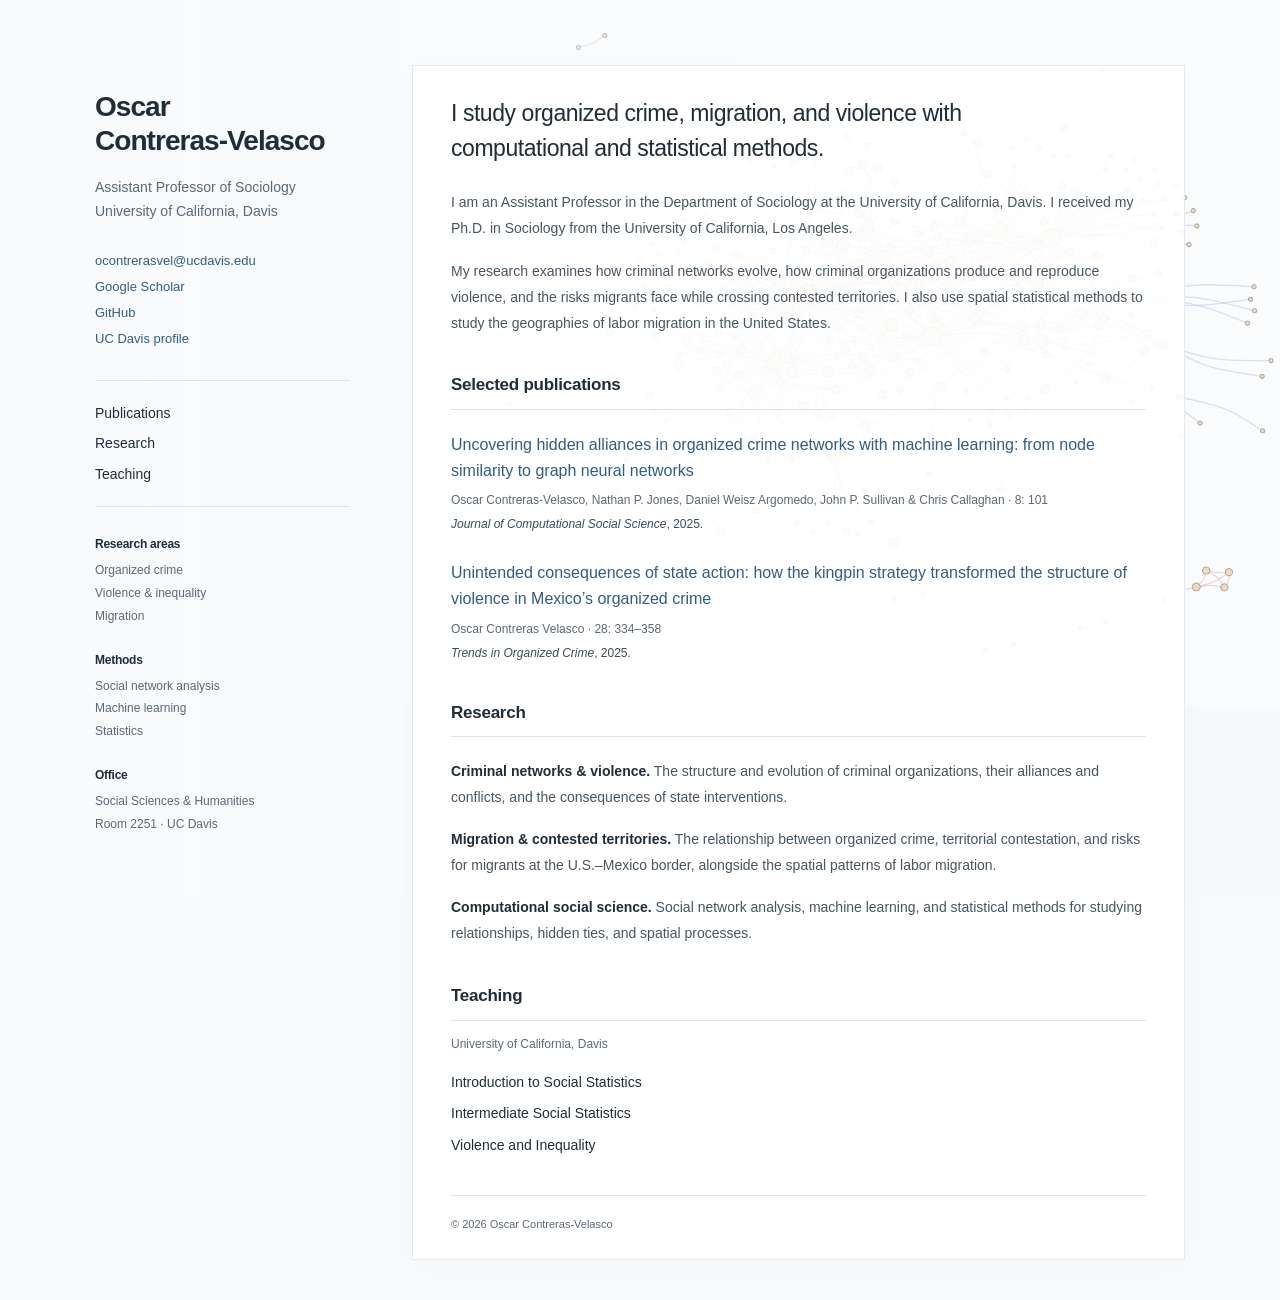
==== index.html @ 148c4e43 "Add files via upload" ====
<!doctype html>
<html lang="en">
<head>
  <meta charset="utf-8">
  <meta name="viewport" content="width=device-width,initial-scale=1">
  <meta name="description" content="Oscar Contreras-Velasco, Assistant Professor of Sociology at UC Davis. Research on organized crime, migration, and violence with computational and statistical methods.">
  <meta name="theme-color" content="#ffffff">
  <title>Oscar Contreras-Velasco | UC Davis</title>
  <style>
    :root{color-scheme:light;--ink:#202c38;--muted:#5c6874;--blue:#315d83;--line:#dce3e9}
    *{box-sizing:border-box}
    html{scroll-padding-top:30px}
    body{margin:0;background:#f8fafc;color:var(--ink);font:16px/1.75 -apple-system,BlinkMacSystemFont,"Segoe UI",Arial,sans-serif;-webkit-font-smoothing:antialiased}
    .network-background{position:fixed;inset:0;z-index:-1;pointer-events:none;opacity:.55;overflow:hidden}
    .network-background::before{content:"";position:absolute;right:-240px;top:-100px;width:1120px;aspect-ratio:1760/1407;background:url("[data-uri]") center/100% 100% no-repeat;clip-path:inset(0 0 10% 0)}
    .network-background::after{content:"";position:absolute;inset:0;background:linear-gradient(90deg,#f8fafc 8%,rgba(248,250,252,.35) 65%)}
    a{color:var(--blue);text-decoration:none;text-underline-offset:4px;text-decoration-thickness:1px}
    a:hover{text-decoration:underline}
    a:focus-visible{outline:2px solid var(--blue);outline-offset:5px}
    p{margin:0 0 17px}
    .skip{position:absolute;left:20px;top:-100px;padding:8px 12px;background:white}
    .skip:focus{top:10px}
    .page{display:grid;grid-template-columns:255px minmax(0,1fr);gap:62px;max-width:1170px;margin:0 auto;padding:65px 40px 40px;align-items:start}
    .identity{position:sticky;top:42px;padding-top:25px}
    h1{font-size:28px;font-weight:600;line-height:1.2;letter-spacing:-.95px;margin:0 0 19px}
    h1 span{display:block}
    .position{font-size:14px;line-height:1.7;margin-bottom:24px;color:var(--muted)}
    .profile-links{list-style:none;margin:0 0 28px;padding:0;font-size:13px;line-height:2}
    nav{display:flex;flex-direction:column;align-items:flex-start;gap:6px;margin:0 0 28px;padding:20px 0;border-top:1px solid var(--line);border-bottom:1px solid var(--line)}
    nav a{color:var(--ink);font-size:14px;font-weight:500}
    nav a:hover{color:var(--blue)}
    .details{font-size:12px;line-height:1.9;color:var(--muted)}
    .details h2{font-size:12px;line-height:1.5;margin:23px 0 6px;color:var(--ink);border:0;padding:0;font-weight:600}
    .details p{margin:0}
    main{min-width:0;background:rgba(255,255,255,.91);padding:30px 38px 25px;border:1px solid rgba(220,227,233,.75);box-shadow:0 5px 30px rgba(30,50,70,.025)}
    .intro .lead{font-size:23px;line-height:1.5;font-weight:450;margin:0 0 25px;letter-spacing:-.45px;max-width:580px}
    .intro p:not(.lead){font-size:14px;line-height:1.85;color:#485561}
    section{margin:0 0 37px}
    h2{font-size:17px;line-height:1.4;font-weight:600;letter-spacing:-.25px;margin:0 0 22px;border-bottom:1px solid var(--line);padding-bottom:12px}
    .publication{margin:0 0 25px}
    .publication:last-child{margin-bottom:0}
    h3{font-size:16px;line-height:1.6;font-weight:500;margin:0 0 7px}
    .publication p{font-size:12px;line-height:1.75;margin:0;color:var(--muted)}
    .publication .journal{color:#3d4b57;margin-top:3px}
    .research-list{padding:0;list-style:none;margin:0;font-size:14px;line-height:1.85;color:#485561}
    .research-list li{margin:0 0 16px}
    .research-list strong{font-weight:550;color:var(--ink)}
    .courses{list-style:none;padding:0;margin:0;font-size:14px}
    .courses li{margin-bottom:7px}
    .institution{font-size:12px;color:var(--muted);margin-top:-9px;margin-bottom:15px}
    footer{font-size:11px;color:var(--muted);padding-top:19px;border-top:1px solid var(--line);margin-top:38px}
    @media(max-width:900px){.page{gap:30px;padding:35px 25px;grid-template-columns:220px minmax(0,1fr)}main{padding:26px}h1{font-size:25px}.intro .lead{font-size:21px}}
    @media(max-width:680px){.page{display:block;padding:28px 20px}.identity{position:static;padding-top:0;margin-bottom:25px}h1{font-size:28px}h1 span{display:inline}h1 span:before{content:' '}.position{margin:0 0 14px}.profile-links{display:flex;flex-wrap:wrap;column-gap:18px;row-gap:3px;margin-bottom:15px}.profile-links .email{flex-basis:100%}nav{flex-direction:row;flex-wrap:wrap;gap:22px;padding:13px 0;margin-bottom:0}.details{display:none}main{padding:25px 22px}.intro .lead{font-size:21px}.intro p:not(.lead){font-size:14px}section{margin-bottom:30px}.network-background{opacity:.35}.network-background::before{width:820px;right:-340px;top:-70px}}
    @media print{.page{display:block;padding:0;max-width:none}.identity{position:static;margin-bottom:24px}.profile-links,nav,.details,.skip,.network-background{display:none}main{border:0;background:white;padding:0;box-shadow:none}h1 span{display:inline}h1 span:before{content:' '}.publication{break-inside:avoid}a{color:inherit}body{font-size:11pt;background:white}}
  </style>
</head>
<body>
  <div class="network-background" aria-hidden="true"></div>
  <a class="skip" href="#main">Skip to content</a>
  <div class="page">
    <aside class="identity" aria-label="Profile and navigation">
      <h1>Oscar <span>Contreras-Velasco</span></h1>
      <p class="position">Assistant Professor of Sociology<br>University of California, Davis</p>
      <ul class="profile-links">
        <li class="email"><a href="mailto:ocontrerasvel@ucdavis.edu">ocontrerasvel@ucdavis.edu</a></li>
        <li><a href="https://scholar.google.com/citations?user=1zvNvUoAAAAJ&amp;hl=en">Google Scholar</a></li>
        <li><a href="https://github.com/Osfer123">GitHub</a></li>
        <li><a href="https://sociology.ucdavis.edu/people/oscar-contreras">UC Davis profile</a></li>
      </ul>
      <nav aria-label="Sections">
        <a href="#publications">Publications</a>
        <a href="#research">Research</a>
        <a href="#teaching">Teaching</a>
      </nav>
      <div class="details">
        <h2>Research areas</h2>
        <p>Organized crime<br>Violence &amp; inequality<br>Migration</p>
        <h2>Methods</h2>
        <p>Social network analysis<br>Machine learning<br>Statistics</p>
        <h2>Office</h2>
        <p>Social Sciences &amp; Humanities<br>Room 2251 · UC Davis</p>
      </div>
    </aside>
    <main id="main">
      <section class="intro" aria-label="Biography">
        <p class="lead">I study organized crime, migration, and violence with computational and statistical methods.</p>
        <p>I am an Assistant Professor in the Department of Sociology at the University of California, Davis. I received my Ph.D. in Sociology from the University of California, Los Angeles.</p><p>My research examines how criminal networks evolve, how criminal organizations produce and reproduce violence, and the risks migrants face while crossing contested territories. I also use spatial statistical methods to study the geographies of labor migration in the United States.</p>
      </section>
      <section id="publications" aria-labelledby="publications-title">
        <h2 id="publications-title">Selected publications</h2>
        <!-- Temporarily hidden; remove the comment markers to show this article again.
<article class="publication"><p class="pub-meta"><span>Social Forces</span><span>2026</span></p><h3><a href="https://doi.org/10.1093/sf/soaf202">When elephants fight, it’s the grass that suffers: organized crime violence and risks for migrants at the U.S.–Mexico border</a></h3><p class="authors">Oscar Contreras-Velasco · 105(1): 321–339</p><a class="read" href="https://doi.org/10.1093/sf/soaf202">Read article ↗</a></article>
        -->
        <article class="publication"><h3><a href="https://doi.org/10.1007/s42001-025-00429-0">Uncovering hidden alliances in organized crime networks with machine learning: from node similarity to graph neural networks</a></h3><p>Oscar Contreras-Velasco, Nathan P. Jones, Daniel Weisz Argomedo, John P. Sullivan &amp; Chris Callaghan · 8: 101</p><p class="journal"><i>Journal of Computational Social Science</i>, 2025.</p></article>
<article class="publication"><h3><a href="https://doi.org/10.1007/s12117-023-09498-x">Unintended consequences of state action: how the kingpin strategy transformed the structure of violence in Mexico’s organized crime</a></h3><p>Oscar Contreras Velasco · 28: 334–358</p><p class="journal"><i>Trends in Organized Crime</i>, 2025.</p></article>
      </section>
      <section id="research" aria-labelledby="research-title">
        <h2 id="research-title">Research</h2>
        <ul class="research-list"><li><strong>Criminal networks &amp; violence.</strong> The structure and evolution of criminal organizations, their alliances and conflicts, and the consequences of state interventions.</li>
<li><strong>Migration &amp; contested territories.</strong> The relationship between organized crime, territorial contestation, and risks for migrants at the U.S.–Mexico border, alongside the spatial patterns of labor migration.</li>
<li><strong>Computational social science.</strong> Social network analysis, machine learning, and statistical methods for studying relationships, hidden ties, and spatial processes.</li></ul>
      </section>
      <section id="teaching" aria-labelledby="teaching-title">
        <h2 id="teaching-title">Teaching</h2>
        <p class="institution">University of California, Davis</p>
        <ul class="courses"><li>Introduction to Social Statistics</li><li>Intermediate Social Statistics</li><li>Violence and Inequality</li></ul>
      </section>
      <footer>© 2026 Oscar Contreras-Velasco</footer>
    </main>
  </div>
</body>
</html>
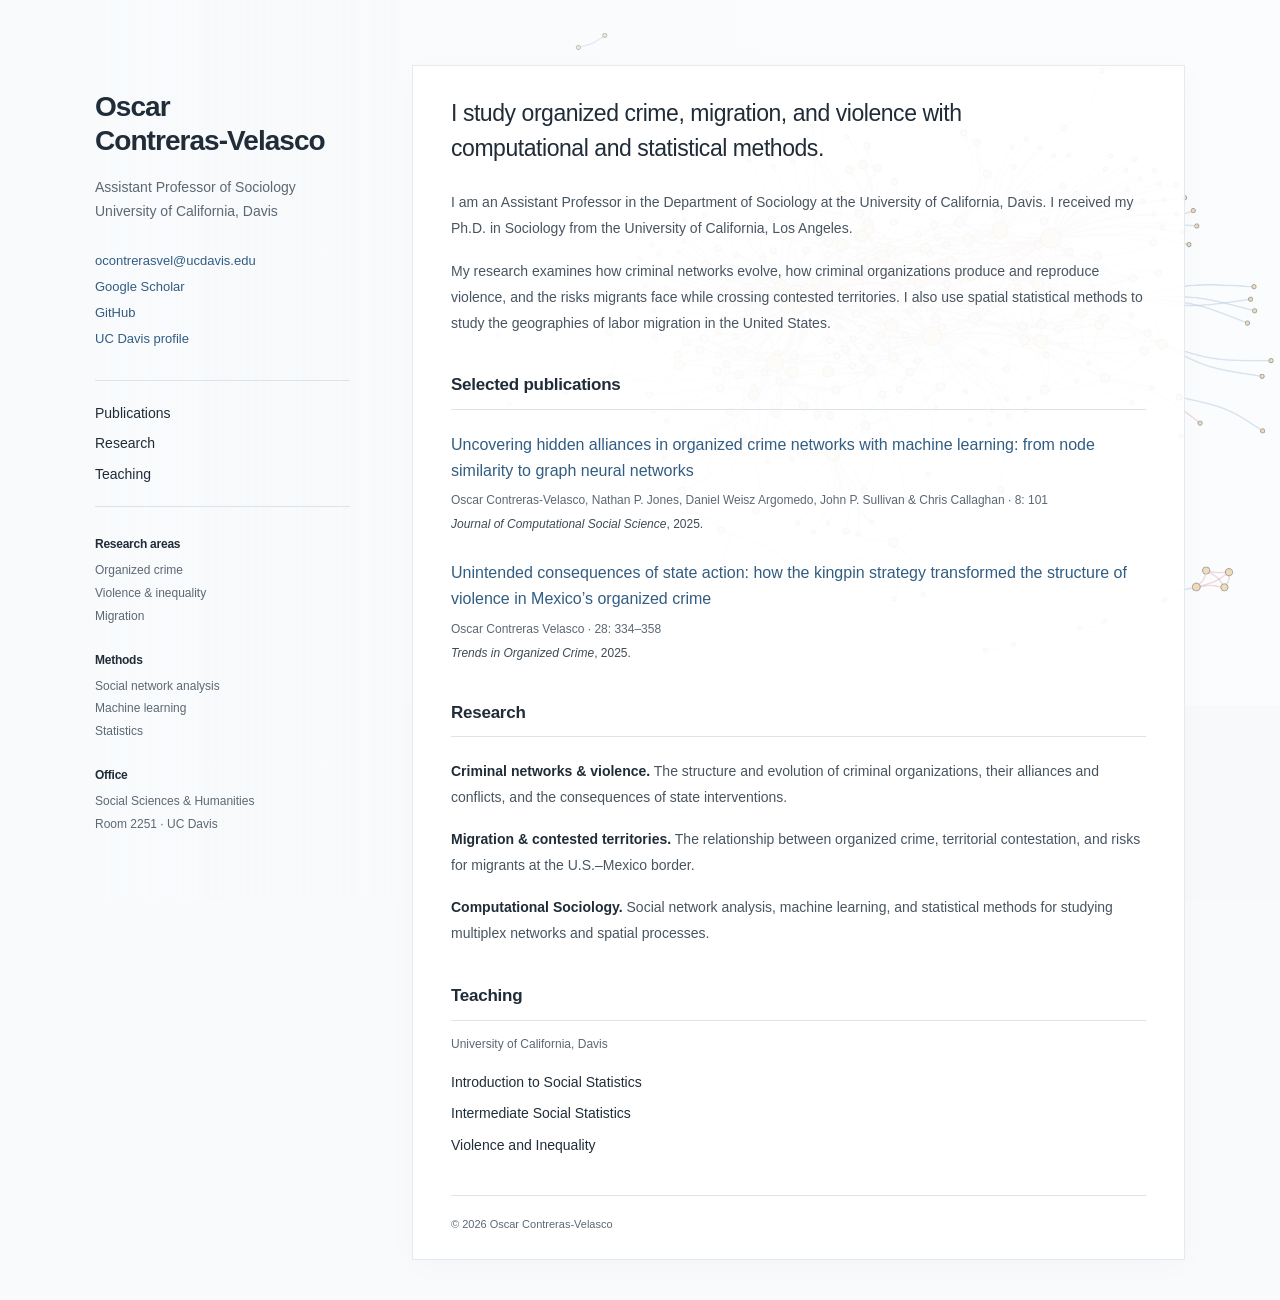
==== commit 0b26a038: "Update index.html" ====
--- a/index.html
+++ b/index.html
@@ -97,8 +97,8 @@
       <section id="research" aria-labelledby="research-title">
         <h2 id="research-title">Research</h2>
         <ul class="research-list"><li><strong>Criminal networks &amp; violence.</strong> The structure and evolution of criminal organizations, their alliances and conflicts, and the consequences of state interventions.</li>
-<li><strong>Migration &amp; contested territories.</strong> The relationship between organized crime, territorial contestation, and risks for migrants at the U.S.–Mexico border, alongside the spatial patterns of labor migration.</li>
-<li><strong>Computational social science.</strong> Social network analysis, machine learning, and statistical methods for studying relationships, hidden ties, and spatial processes.</li></ul>
+<li><strong>Migration &amp; contested territories.</strong> The relationship between organized crime, territorial contestation, and risks for migrants at the U.S.–Mexico border.</li>
+<li><strong>Computational Sociology.</strong> Social network analysis, machine learning, and statistical methods for studying multiplex networks and spatial processes.</li></ul>
       </section>
       <section id="teaching" aria-labelledby="teaching-title">
         <h2 id="teaching-title">Teaching</h2>
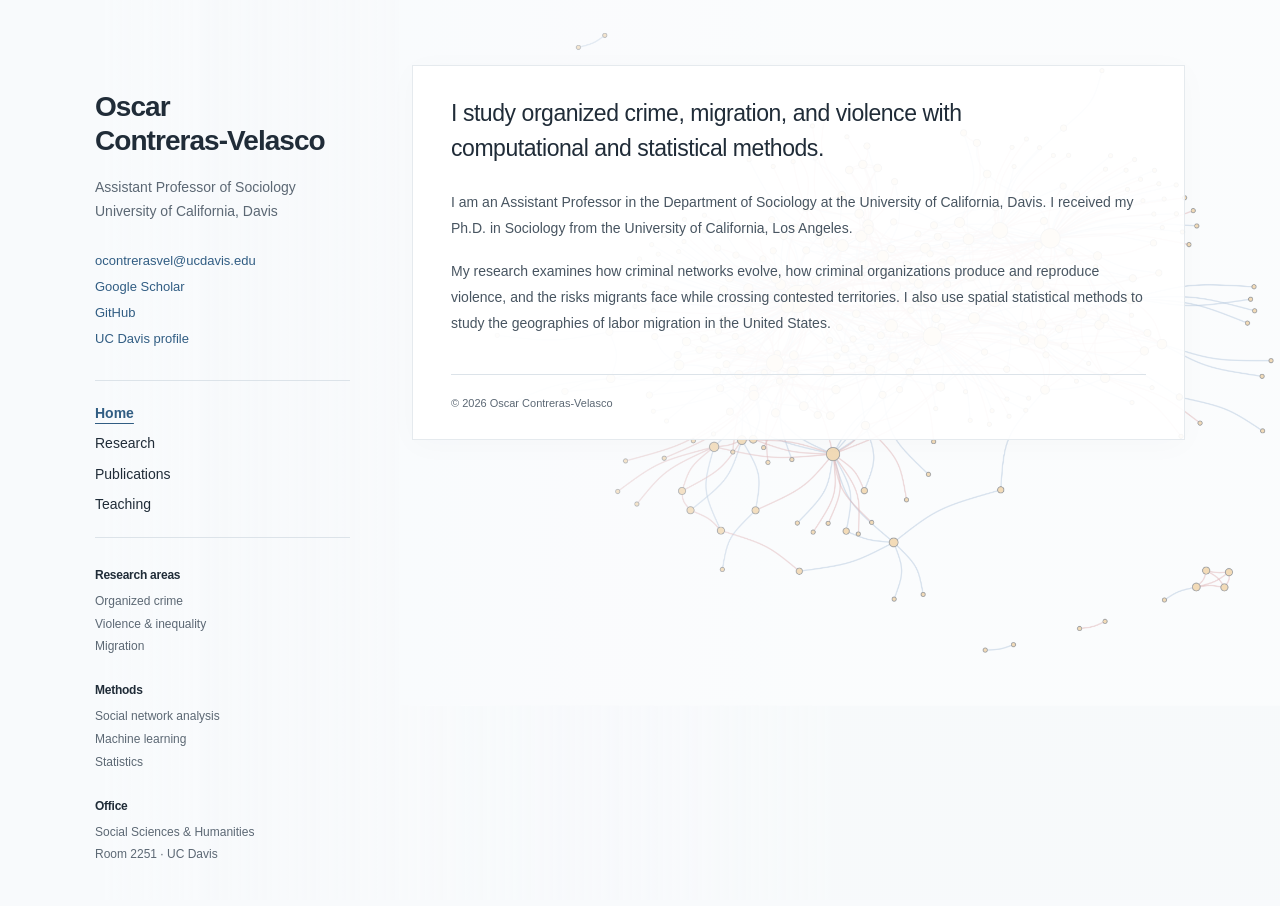
==== commit a2b0e9ea: "Add files via upload" ====
--- a/index.html
+++ b/index.html
@@ -5,54 +5,8 @@
   <meta name="viewport" content="width=device-width,initial-scale=1">
   <meta name="description" content="Oscar Contreras-Velasco, Assistant Professor of Sociology at UC Davis. Research on organized crime, migration, and violence with computational and statistical methods.">
   <meta name="theme-color" content="#ffffff">
-  <title>Oscar Contreras-Velasco | UC Davis</title>
-  <style>
-    :root{color-scheme:light;--ink:#202c38;--muted:#5c6874;--blue:#315d83;--line:#dce3e9}
-    *{box-sizing:border-box}
-    html{scroll-padding-top:30px}
-    body{margin:0;background:#f8fafc;color:var(--ink);font:16px/1.75 -apple-system,BlinkMacSystemFont,"Segoe UI",Arial,sans-serif;-webkit-font-smoothing:antialiased}
-    .network-background{position:fixed;inset:0;z-index:-1;pointer-events:none;opacity:.55;overflow:hidden}
-    .network-background::before{content:"";position:absolute;right:-240px;top:-100px;width:1120px;aspect-ratio:1760/1407;background:url("[data-uri]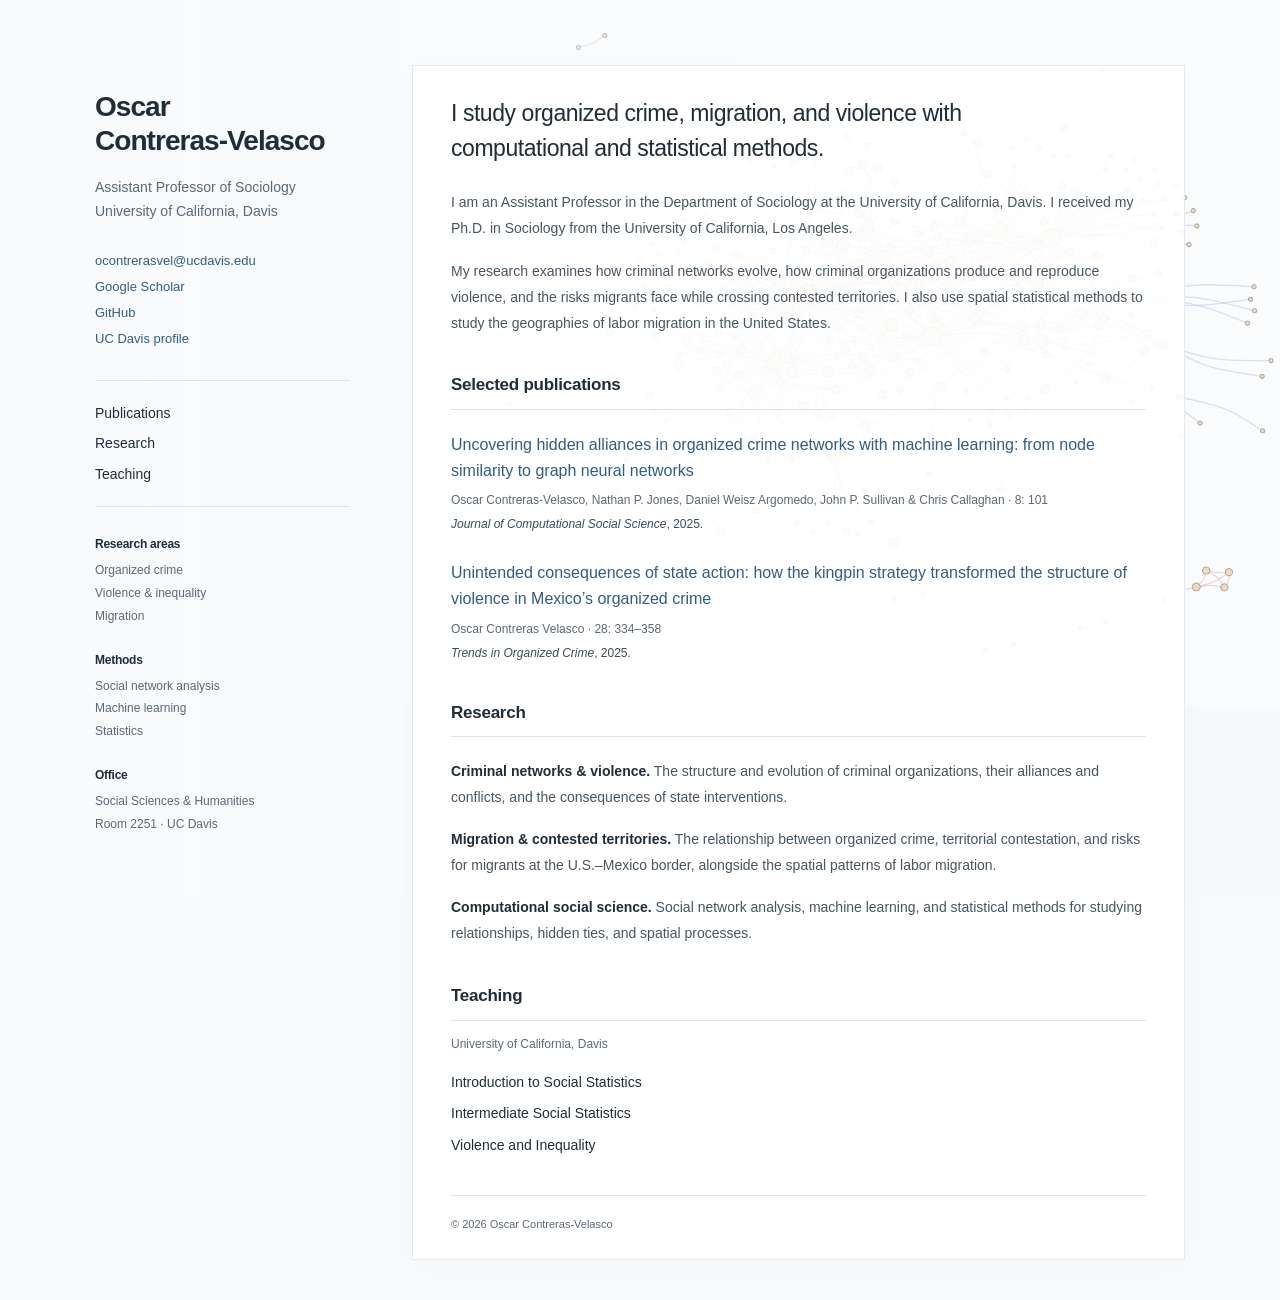
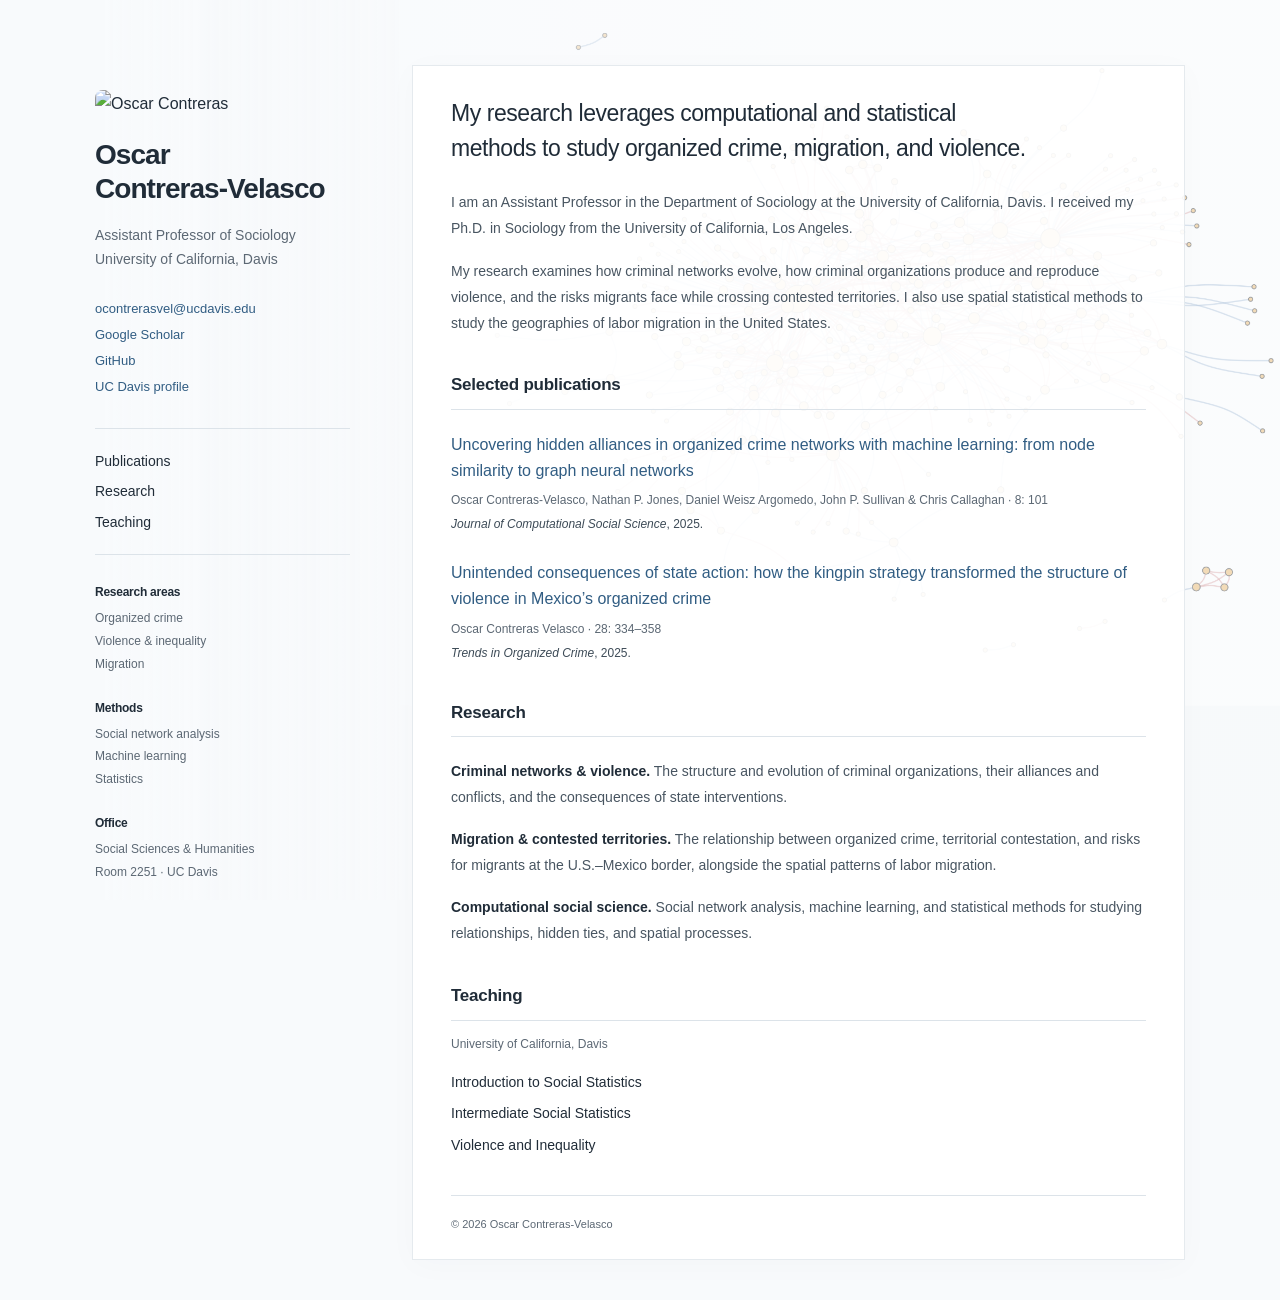
